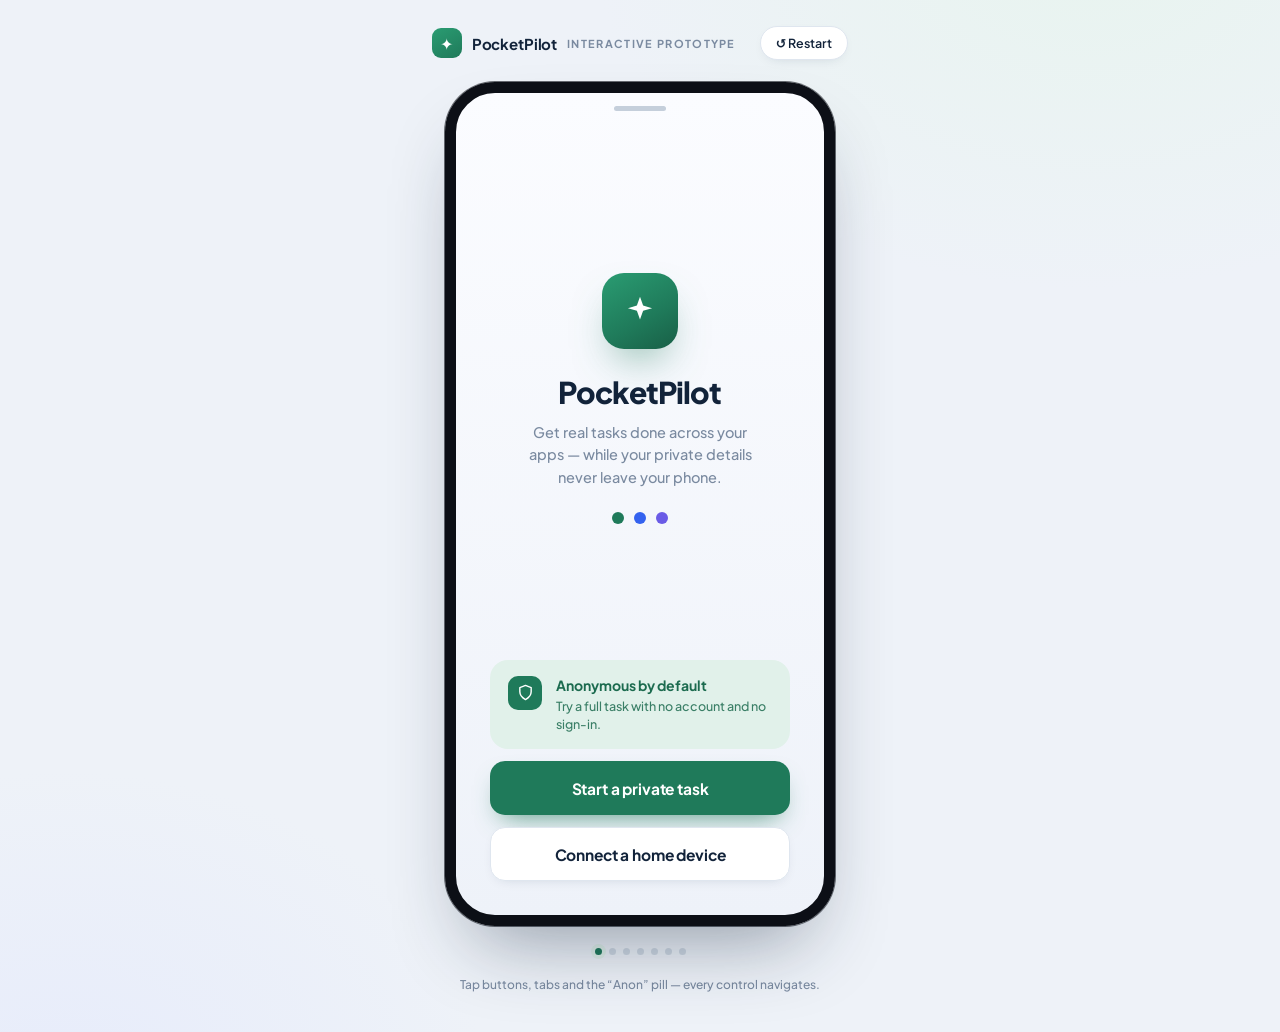
==== index.html @ 47accf6e "PocketPilot interactive prototype + UI/UX mockup pack" ====
<!DOCTYPE html>
<html lang="en">
<head>
<meta charset="UTF-8">
<meta name="viewport" content="width=device-width, initial-scale=1.0">
<title>PocketPilot — Interactive Prototype</title>
<link rel="stylesheet" href="styles.css">
<style>
  body { background:
    radial-gradient(70% 60% at 85% -5%, #e8f4ef 0%, transparent 55%),
    radial-gradient(60% 55% at 5% 105%, #e7ecfb 0%, transparent 55%),
    var(--bg);
    min-height: 100vh; display: flex; flex-direction: column; align-items: center;
    padding: 26px 16px 40px; gap: 22px;
  }
  .proto-bar { display: flex; align-items: center; gap: 16px; }
  .proto-bar .brand { display: flex; align-items: center; gap: 10px; }
  .proto-bar .brand .m { width: 30px; height: 30px; border-radius: 9px; background: linear-gradient(150deg, #2a9c72, var(--green)); display: grid; place-items: center; color: #fff; font-weight: 800; }
  .proto-bar .brand b { font-size: 15px; letter-spacing: -0.01em; color: var(--ink); }
  .proto-bar .brand span { font-size: 11px; letter-spacing: .12em; text-transform: uppercase; color: var(--ink-mute); font-weight: 700; }
  .proto-bar .restart { margin-left: 8px; font-family: var(--font); font-size: 12.5px; color: var(--ink); background: #fff; border: 1px solid var(--line-2); border-radius: 999px; padding: 8px 15px; cursor: pointer; box-shadow: var(--sh-sm); font-weight: 600; }
  [data-goto], [data-fill], .tab { cursor: pointer; }
  .fade { animation: fade .28s ease; }
  @keyframes fade { from { opacity: 0; transform: translateY(6px) scale(.995); } to { opacity: 1; transform: none; } }
  .hint { font-size: 12px; color: var(--ink-mute); font-weight: 500; }
  .flowdots { display: flex; gap: 7px; align-items: center; }
  .flowdots i { width: 7px; height: 7px; border-radius: 50%; background: #cfd8e3; display: block; }
  .flowdots i.on { background: var(--green); box-shadow: 0 0 0 4px var(--green-soft); }
</style>
</head>
<body>
  <div class="proto-bar">
    <div class="brand"><div class="m">✦</div><b>PocketPilot</b><span>Interactive prototype</span></div>
    <button class="restart" id="restart">↺ Restart</button>
  </div>

  <div class="stage" id="stage"></div>

  <div class="flowdots" id="dots"></div>
  <div class="hint">Tap buttons, tabs and the “Anon” pill — every control navigates.</div>

  <script src="screens.js"></script>
  <script>
    const stage = document.getElementById('stage');
    const dotsEl = document.getElementById('dots');
    const flow = ['welcome', 'home', 'privacy', 'working', 'confirm', 'ready', 'details'];
    flow.forEach(() => { const i = document.createElement('i'); dotsEl.appendChild(i); });

    function render(id) {
      stage.innerHTML = '';
      const phone = PP.buildPhone(id);
      phone.classList.add('fade');
      stage.appendChild(phone);
      phone.querySelectorAll('[data-goto]').forEach(el => {
        el.addEventListener('click', e => { e.stopPropagation(); render(el.dataset.goto); });
      });
      const idx = flow.indexOf(id);
      [...dotsEl.children].forEach((d, k) => d.classList.toggle('on', k === idx));
    }

    document.getElementById('restart').addEventListener('click', () => render('welcome'));
    render('welcome');
  </script>
</body>
</html>
---- styles.css ----
/* ============================================================
   PocketPilot — UI/UX mockup design system  (LIGHT)
   Matches the team's Figma storyboard.
   Domains: Phone = green (local vault) · Home = blue (private tools)
            · Cloud = purple (assistant)
   ============================================================ */

@import url('https://fonts.googleapis.com/css2?family=Plus+Jakarta+Sans:wght@400;500;600;700;800&display=swap');

:root {
  --bg: #eef2f8;
  --card: #ffffff;
  --ink: #12233a;         /* headings, navy */
  --ink-2: #46596e;       /* body */
  --ink-mute: #7a8aa0;    /* secondary */
  --ink-faint: #a7b3c4;
  --line: #e7edf4;
  --line-2: #dfe6ef;

  --green: #1f7a5a;       /* primary · phone · success */
  --green-deep: #185f46;
  --green-soft: #e1f1ea;
  --green-ink: #1c6b4f;

  --blue: #3462ef;        /* home · file slot */
  --blue-soft: #e7edfe;
  --blue-ink: #2a52d6;

  --purple: #6a5be6;      /* cloud · assistant */
  --purple-soft: #ece9fb;
  --purple-ink: #5647cf;

  --warn: #c07d12;        /* amber — action-needed hints */

  --font: 'Plus Jakarta Sans', -apple-system, 'Avenir Next', system-ui, sans-serif;

  --r-lg: 24px;
  --r-md: 18px;
  --r-sm: 12px;
  --sh: 0 10px 30px -14px rgba(20, 40, 70, 0.22);
  --sh-sm: 0 4px 14px -8px rgba(20, 40, 70, 0.22);
}

* { box-sizing: border-box; margin: 0; padding: 0; }
body { font-family: var(--font); color: var(--ink); -webkit-font-smoothing: antialiased; text-rendering: optimizeLegibility; }

/* ============================================================
   PHONE FRAME — 390 x 844, black bezel, light screen
   ============================================================ */
.phone {
  position: relative;
  width: 390px; height: 844px;
  border-radius: 50px;
  background: linear-gradient(180deg, #fbfcff 0%, #eef2f9 100%);
  border: 11px solid #0c0f16;
  box-shadow: 0 40px 80px -30px rgba(18, 35, 58, 0.45), 0 0 0 1px rgba(12,15,22,.6);
  overflow: hidden;
  flex: none;
}
.phone::after { /* speaker handle */
  content: '';
  position: absolute; top: 13px; left: 50%; transform: translateX(-50%);
  width: 52px; height: 5px; border-radius: 3px; background: #c5cfdb; z-index: 40;
}

.screen { position: absolute; inset: 0; display: flex; flex-direction: column; padding-top: 34px; }

/* app header: PocketPilot + subtitle + Anon pill */
.pp-head { display: flex; align-items: flex-start; padding: 12px 24px 8px; }
.pp-head .ttl { font-size: 20px; font-weight: 800; letter-spacing: -0.02em; }
.pp-head .sub { font-size: 12.5px; color: var(--ink-mute); margin-top: 2px; font-weight: 500; }
.pp-head .spacer { flex: 1; }
.anon {
  display: inline-flex; align-items: center; gap: 6px;
  background: var(--green-soft); color: var(--green-ink);
  font-size: 12.5px; font-weight: 700; padding: 8px 14px; border-radius: 999px;
  cursor: pointer;
}

.pp-body { flex: 1; overflow: hidden; padding: 8px 24px 20px; display: flex; flex-direction: column; gap: 16px; }

/* cards */
.card { background: var(--card); border-radius: var(--r-lg); box-shadow: var(--sh); padding: 20px; }
.card.tight { padding: 16px; }
.card h3 { font-size: 18px; font-weight: 700; letter-spacing: -0.01em; }
.card .cardsub { font-size: 13px; color: var(--ink-mute); margin-top: 6px; line-height: 1.5; font-weight: 500; }

/* task box (the filled request field) */
.taskbox {
  background: #eef1f7; border-radius: 16px; padding: 16px 18px;
  font-size: 16px; font-weight: 500; color: var(--ink); line-height: 1.45; margin-top: 14px;
}
.taskbox.mono-tok { color: var(--ink); }

/* chips */
.chips { display: flex; gap: 10px; flex-wrap: wrap; margin-top: 16px; }
.chip { font-size: 12.5px; font-weight: 600; padding: 8px 14px; border-radius: 999px; }
.chip-blue { background: var(--blue-soft); color: var(--blue-ink); }
.chip-green { background: var(--green-soft); color: var(--green-ink); }
.chip-gray { background: #eef1f7; color: var(--ink-2); }

/* buttons */
.btn { display: flex; align-items: center; justify-content: center; gap: 9px; height: 54px; border-radius: 15px; border: none; font-family: var(--font); font-size: 15.5px; font-weight: 700; cursor: pointer; width: 100%; letter-spacing: -0.01em; }
.btn-green { background: var(--green); color: #fff; box-shadow: 0 12px 26px -12px rgba(31,122,90,.8); }
.btn-purple { background: var(--purple); color: #fff; box-shadow: 0 12px 26px -12px rgba(106,91,230,.8); }
.btn-white { background: #fff; color: var(--ink); box-shadow: var(--sh-sm); border: 1px solid var(--line-2); }
.btn-row { display: flex; gap: 12px; }
.btn-row .btn { flex: 1; }

/* info banner */
.banner { display: flex; gap: 14px; align-items: flex-start; border-radius: 18px; padding: 16px 18px; }
.banner .bic { width: 34px; height: 34px; border-radius: 10px; flex: none; display: grid; place-items: center; color: #fff; }
.banner .bt { font-size: 14px; font-weight: 700; }
.banner .bd { font-size: 12.5px; margin-top: 3px; line-height: 1.45; font-weight: 500; }
.banner-green { background: var(--green-soft); }
.banner-green .bic { background: var(--green); }
.banner-green .bt { color: var(--green-ink); }
.banner-green .bd { color: var(--green-ink); opacity: .85; }
.banner-blue { background: var(--blue-soft); }
.banner-blue .bic { background: var(--blue); }
.banner-blue .bt, .banner-blue .bd { color: var(--blue-ink); }
.banner-blue .bd { opacity: .85; }
.banner-plain { background: #eef1f7; padding: 13px 16px; }
.banner-plain .bd { color: var(--ink-mute); font-size: 12.5px; font-weight: 600; }

/* slot token (inline, matches [LOCAL_FILE] style) */
.tok { font-weight: 700; color: var(--ink); }
.tokb { color: var(--blue-ink); font-weight: 700; }
.tokg { color: var(--green-ink); font-weight: 700; }

/* vault item */
.vault-item { display: flex; align-items: center; gap: 14px; padding: 14px; border-radius: 16px; border: 1px solid var(--line); }
.vault-item + .vault-item { margin-top: 12px; }
.avatar { width: 46px; height: 46px; border-radius: 13px; flex: none; display: grid; place-items: center; color: #fff; font-size: 18px; font-weight: 800; }
.avatar-blue { background: var(--blue); }
.avatar-green { background: var(--green); }
.avatar-purple { background: var(--purple); }
.vault-item .vi-main { flex: 1; }
.vault-item .vi-t { font-size: 14.5px; font-weight: 700; }
.vault-item .vi-d { font-size: 12px; color: var(--ink-mute); margin-top: 2px; line-height: 1.35; font-weight: 500; }
.vault-item .vi-tag { font-size: 12px; font-weight: 700; }
.tag-blue { color: var(--blue-ink); } .tag-green { color: var(--green-ink); }

/* routing 3-node diagram */
.route { display: flex; align-items: flex-start; justify-content: space-between; position: relative; padding: 8px 6px 0; }
.route .rline { position: absolute; top: 30px; left: 22%; right: 22%; height: 3px; background: var(--line-2); border-radius: 3px; }
.route .node { display: flex; flex-direction: column; align-items: center; gap: 10px; z-index: 2; flex: 1; }
.route .dotc { width: 46px; height: 46px; border-radius: 50%; display: grid; place-items: center; }
.route .dotc .inner { width: 20px; height: 20px; border-radius: 50%; }
.node-green .dotc { background: #d8ece2; } .node-green .inner { background: #5aab86; }
.node-blue .dotc { background: var(--blue-soft); box-shadow: 0 0 0 4px rgba(52,98,239,.16); } .node-blue .inner { background: var(--blue); }
.node-purple .dotc { background: var(--purple-soft); } .node-purple .inner { background: #a99bea; }
.route .nlab { font-size: 14px; font-weight: 700; text-align: center; }
.node-blue .nlab { color: var(--blue-ink); }
.route .nsub { font-size: 11.5px; color: var(--ink-mute); font-weight: 500; margin-top: -6px; }
.active-now { text-align: center; font-size: 13px; font-weight: 700; color: var(--blue-ink); margin-top: 8px; }

/* summary rows (Ready) */
.sum-row { display: flex; align-items: center; gap: 13px; padding: 14px 16px; border-radius: 15px; margin-top: 12px; }
.sum-row .sic { width: 30px; height: 30px; border-radius: 9px; flex: none; display: grid; place-items: center; color: #fff; font-size: 13px; font-weight: 800; }
.sum-row .st { font-size: 14px; font-weight: 700; }
.sum-row .sd { font-size: 12px; margin-top: 1px; font-weight: 600; }
.sum-green { background: var(--green-soft); } .sum-green .sic { background: var(--green); } .sum-green .st { color: var(--green-ink); } .sum-green .sd { color: var(--green-ink); opacity: .8; }
.sum-blue { background: var(--blue-soft); } .sum-blue .sic { background: var(--blue); } .sum-blue .st { color: var(--blue-ink); } .sum-blue .sd { color: var(--blue-ink); opacity: .8; }

/* big check badge */
.check-badge { width: 52px; height: 52px; border-radius: 15px; background: var(--green); display: grid; place-items: center; color: #fff; }

/* email draft preview */
.mailrow { display: flex; gap: 10px; font-size: 13.5px; padding: 11px 0; border-bottom: 1px solid var(--line); }
.mailrow:last-child { border-bottom: none; }
.mailrow .k { color: var(--ink-mute); width: 62px; flex: none; font-weight: 600; }
.mailrow .v { color: var(--ink); flex: 1; font-weight: 600; }
.mailrow .v.muted { color: var(--ink-mute); font-weight: 500; line-height: 1.5; }

/* privacy trail (details) */
.trail { position: relative; padding-left: 30px; }
.trail::before { content: ''; position: absolute; left: 11px; top: 8px; bottom: 8px; width: 2px; background: var(--line-2); }
.trail-item { position: relative; padding-bottom: 18px; }
.trail-item:last-child { padding-bottom: 0; }
.trail-item::before { content: ''; position: absolute; left: -29px; top: 2px; width: 16px; height: 16px; border-radius: 50%; background: #fff; border: 3px solid var(--green); }
.trail-item.tp::before { border-color: var(--green); }
.trail-item.th::before { border-color: var(--blue); }
.trail-item.tc::before { border-color: var(--purple); }
.trail-item .th-t { font-size: 14px; font-weight: 700; }
.trail-item .th-d { font-size: 12.5px; color: var(--ink-mute); margin-top: 2px; line-height: 1.45; font-weight: 500; }

/* floating tab bar */
.tabbar { position: absolute; bottom: 20px; left: 20px; right: 20px; height: 60px; background: #fff; border-radius: 20px; box-shadow: var(--sh); display: flex; align-items: center; justify-content: space-around; padding: 0 10px; z-index: 20; }
.tab { display: flex; align-items: center; gap: 7px; padding: 8px 14px; border-radius: 12px; color: var(--ink-mute); font-size: 13px; font-weight: 600; cursor: pointer; }
.tab.active { background: var(--green-soft); color: var(--green-ink); }

/* welcome logo */
.logo { width: 76px; height: 76px; border-radius: 22px; background: linear-gradient(150deg, #2a9c72, var(--green) 60%, var(--green-deep)); display: grid; place-items: center; color: #fff; box-shadow: 0 20px 44px -18px rgba(31,122,90,.75); }
.dots3 { display: flex; gap: 10px; align-items: center; }
.dots3 i { width: 12px; height: 12px; border-radius: 50%; display: block; }

.grow { flex: 1; }
.center { text-align: center; }
.muted { color: var(--ink-mute); }
.row { display: flex; align-items: center; }
.setting-row { display: flex; align-items: center; gap: 14px; padding: 15px 0; border-bottom: 1px solid var(--line); }
.setting-row:last-child { border-bottom: none; }
.setting-row .lab { flex: 1; }
.setting-row .lab .t { font-size: 14.5px; font-weight: 700; }
.setting-row .lab .s { font-size: 12px; color: var(--ink-mute); margin-top: 1px; font-weight: 500; }
.setting-row .sic { width: 38px; height: 38px; border-radius: 11px; background: #eef1f7; display: grid; place-items: center; flex: none; color: var(--ink-2); }
.toggle { width: 46px; height: 27px; border-radius: 999px; background: var(--green); position: relative; flex: none; }
.toggle::after { content: ''; position: absolute; top: 3px; right: 3px; width: 21px; height: 21px; border-radius: 50%; background: #fff; }
.toggle.off { background: #d3dae4; } .toggle.off::after { left: 3px; right: auto; }

/* ============================================================
   DECK  (presentation pack -> PDF)  1280 x 720 landscape
   ============================================================ */
.deck { background: var(--bg); }
.slide {
  width: 1280px; height: 720px; position: relative; overflow: hidden;
  background:
    radial-gradient(80% 70% at 85% -10%, #e9f4ef 0%, transparent 55%),
    radial-gradient(70% 60% at -5% 110%, #e7ecfb 0%, transparent 55%),
    #f4f7fc;
  padding: 56px 64px; page-break-after: always; display: flex; flex-direction: column;
}
.slide:last-child { page-break-after: auto; }
.slide .kicker { font-size: 13px; letter-spacing: 0.14em; text-transform: uppercase; color: var(--green); font-weight: 700; }
.slide h2.stitle { font-size: 40px; font-weight: 800; letter-spacing: -0.03em; margin-top: 8px; color: var(--ink); }
.slide .lead { font-size: 17px; color: var(--ink-2); margin-top: 12px; max-width: 900px; line-height: 1.55; font-weight: 500; }
.slide .pageno { position: absolute; right: 30px; bottom: 22px; font-size: 12px; color: var(--ink-faint); font-weight: 600; }
.slide .brandmark { position: absolute; left: 64px; bottom: 24px; font-size: 11px; letter-spacing: .14em; color: var(--ink-faint); text-transform: uppercase; font-weight: 700; }

/* domain badges (deck) */
.dbadge { display: inline-flex; align-items: center; gap: 7px; font-size: 12px; font-weight: 700; padding: 7px 14px; border-radius: 999px; }
.d-phone { color: var(--green-ink); background: var(--green-soft); }
.d-home  { color: var(--blue-ink);  background: var(--blue-soft); }
.d-cloud { color: var(--purple-ink); background: var(--purple-soft); }

/* flow diagram */
.flow-wrap { flex: 1; display: flex; align-items: center; margin-top: 14px; overflow: hidden; }
.flow-col { display: flex; flex-direction: column; align-items: center; gap: 12px; padding: 0 6px; }
.flow-col .seclabel { font-size: 11px; letter-spacing: .08em; text-transform: uppercase; color: var(--green-ink); background: var(--green-soft); padding: 5px 12px; border-radius: 999px; font-weight: 700; }
.flow-col.branch .seclabel { color: var(--purple-ink); background: var(--purple-soft); }
.flow-phones { display: flex; flex-direction: column; gap: 12px; }
.flow-arrow { color: var(--ink-faint); font-size: 28px; padding: 0 2px; align-self: center; }
.scaled { position: relative; overflow: hidden; }

.cols2 { display: grid; grid-template-columns: 1fr 1fr; gap: 40px; flex: 1; margin-top: 20px; align-items: center; }
.bullets { display: flex; flex-direction: column; gap: 16px; }
.bullets .b { display: flex; gap: 14px; }
.bullets .b .mk { color: var(--green); font-size: 17px; line-height: 1.4; font-weight: 800; }
.bullets .b .bt { font-size: 15.5px; line-height: 1.55; color: var(--ink-2); }
.bullets .b .bt b { font-weight: 700; color: var(--ink); }
.bullets.tight .b { gap: 11px; }
.bullets.tight .b .bt { font-size: 14px; }

.deck-card { background: #fff; border-radius: 18px; box-shadow: var(--sh); padding: 22px; }
.deck-card h3 { font-size: 17px; font-weight: 700; margin-bottom: 6px; }
.deck-card p { font-size: 13.5px; color: var(--ink-mute); line-height: 1.5; }

.dtable { width: 100%; border-collapse: collapse; margin-top: 18px; font-size: 13.5px; }
.dtable th, .dtable td { text-align: left; padding: 12px 14px; border-bottom: 1px solid var(--line-2); vertical-align: top; color: var(--ink-2); }
.dtable th { font-size: 11px; letter-spacing: .08em; text-transform: uppercase; color: var(--green-ink); font-weight: 700; }
.dtable td b { font-weight: 700; color: var(--ink); }
.dtable .metric { color: var(--blue-ink); font-weight: 700; }

.title-slide { justify-content: center; }
.title-badges { display: flex; gap: 10px; margin: 22px 0; }
.member-grid { display: grid; grid-template-columns: 1fr 1fr; gap: 16px 40px; max-width: 760px; margin-top: 8px; }
.member { display: flex; align-items: center; gap: 14px; }
.member .av { width: 44px; height: 44px; border-radius: 13px; background: linear-gradient(150deg, #2a9c72, var(--green)); display: grid; place-items: center; color: #fff; font-weight: 800; font-size: 15px; }
.member .mn { font-size: 16px; font-weight: 700; color: var(--ink); }
.member .mr { font-size: 12px; color: var(--ink-mute); font-weight: 500; }

.standalone { display: flex; gap: 56px; align-items: center; flex: 1; margin-top: 8px; }
.standalone .meta { flex: 1; }
.standalone .meta .num { font-size: 58px; font-weight: 800; color: var(--line-2); line-height: 1; }
.standalone .meta h3 { font-size: 30px; font-weight: 800; letter-spacing: -0.02em; margin: 10px 0 14px; color: var(--ink); }
.standalone .meta p { font-size: 15px; color: var(--ink-2); line-height: 1.6; max-width: 470px; font-weight: 500; }
.standalone .meta .tags { display: flex; gap: 8px; margin-top: 18px; flex-wrap: wrap; }
.standalone .stage { width: 470px; display: flex; justify-content: center; align-items: center; }

.link-box { background: #fff; border: 1px dashed var(--line-2); border-radius: 16px; padding: 16px 18px; margin-top: 12px; box-shadow: var(--sh-sm); }
.link-box .k { font-size: 12px; color: var(--ink-mute); text-transform: uppercase; letter-spacing: .1em; font-weight: 700; }
.link-line { font-size: 14px; color: var(--blue-ink); word-break: break-all; font-weight: 600; margin-top: 6px; }

.qbox { background: #fff; border-radius: 16px; box-shadow: var(--sh); padding: 18px 20px; }
.qbox h4 { font-size: 14px; margin-bottom: 10px; color: var(--ink); }
.qbox ul { list-style: none; display: flex; flex-direction: column; gap: 8px; }
.qbox li { font-size: 13px; color: var(--ink-2); line-height: 1.45; padding-left: 16px; position: relative; font-weight: 500; }
.qbox li::before { content: '–'; position: absolute; left: 0; color: var(--green); font-weight: 700; }
.likert { color: var(--ink-mute); font-weight: 600; font-size: 11.5px; }
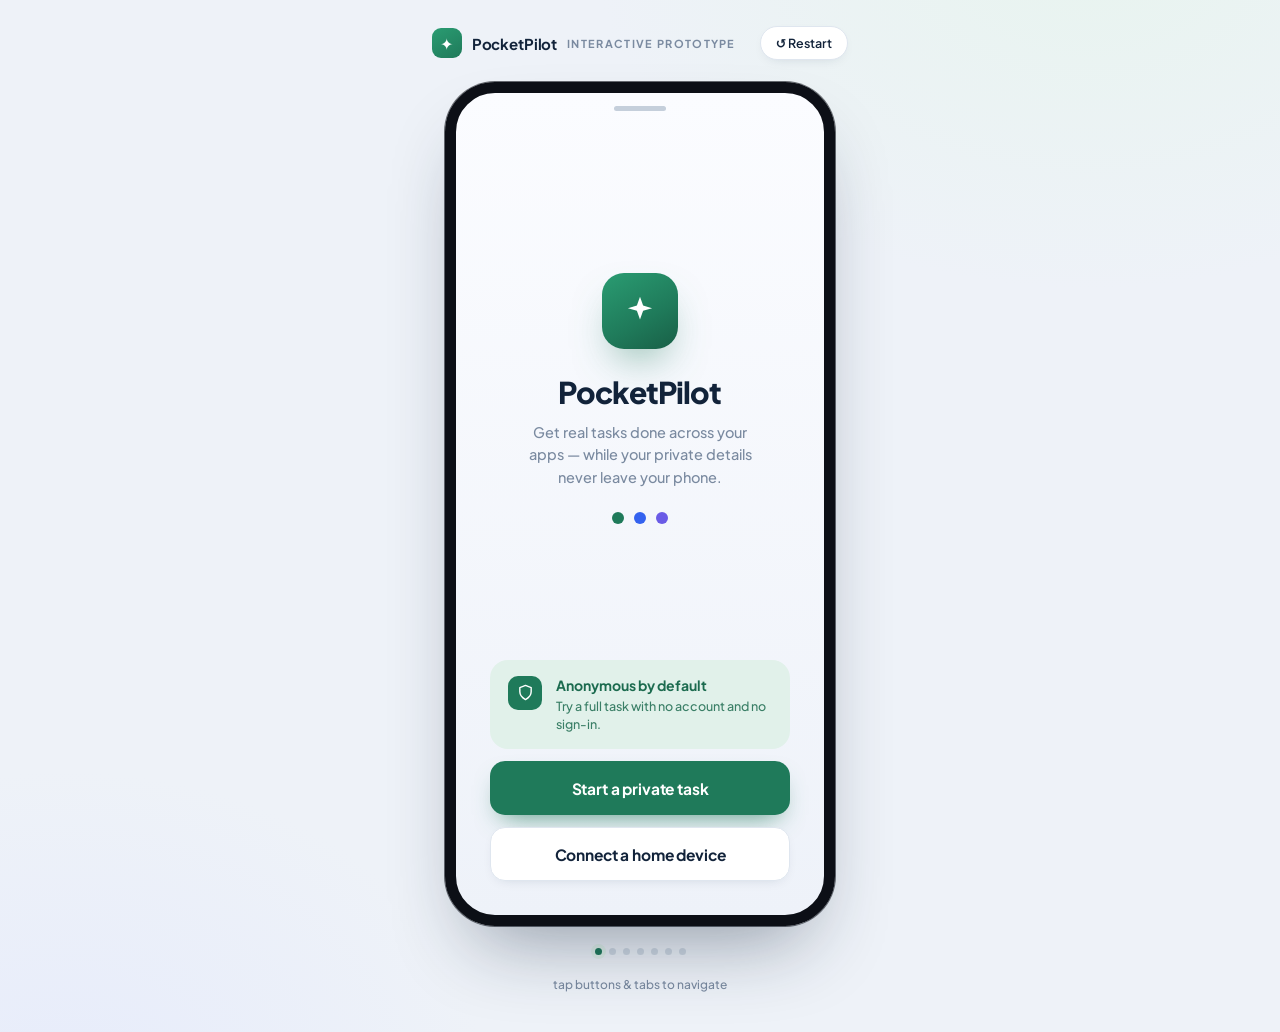
==== commit b9783694: "Prototype: simplify navigation hint text" ====
--- a/index.html
+++ b/index.html
@@ -37,7 +37,7 @@
   <div class="stage" id="stage"></div>
 
   <div class="flowdots" id="dots"></div>
-  <div class="hint">Tap buttons, tabs and the “Anon” pill — every control navigates.</div>
+  <div class="hint">tap buttons &amp; tabs to navigate</div>
 
   <script src="screens.js"></script>
   <script>
--- a/styles.css
+++ b/styles.css
@@ -217,7 +217,6 @@
   width: 1280px; height: 720px; position: relative; overflow: hidden;
   background:
     radial-gradient(80% 70% at 85% -10%, #e9f4ef 0%, transparent 55%),
-    radial-gradient(70% 60% at -5% 110%, #e7ecfb 0%, transparent 55%),
     #f4f7fc;
   padding: 56px 64px; page-break-after: always; display: flex; flex-direction: column;
 }
@@ -226,7 +225,7 @@
 .slide h2.stitle { font-size: 40px; font-weight: 800; letter-spacing: -0.03em; margin-top: 8px; color: var(--ink); }
 .slide .lead { font-size: 17px; color: var(--ink-2); margin-top: 12px; max-width: 900px; line-height: 1.55; font-weight: 500; }
 .slide .pageno { position: absolute; right: 30px; bottom: 22px; font-size: 12px; color: var(--ink-faint); font-weight: 600; }
-.slide .brandmark { position: absolute; left: 64px; bottom: 24px; font-size: 11px; letter-spacing: .14em; color: var(--ink-faint); text-transform: uppercase; font-weight: 700; }
+.slide .brandmark { position: absolute; left: 64px; bottom: 24px; font-size: 11px; letter-spacing: .14em; color: var(--ink); text-transform: uppercase; font-weight: 700; }
 
 /* domain badges (deck) */
 .dbadge { display: inline-flex; align-items: center; gap: 7px; font-size: 12px; font-weight: 700; padding: 7px 14px; border-radius: 999px; }
